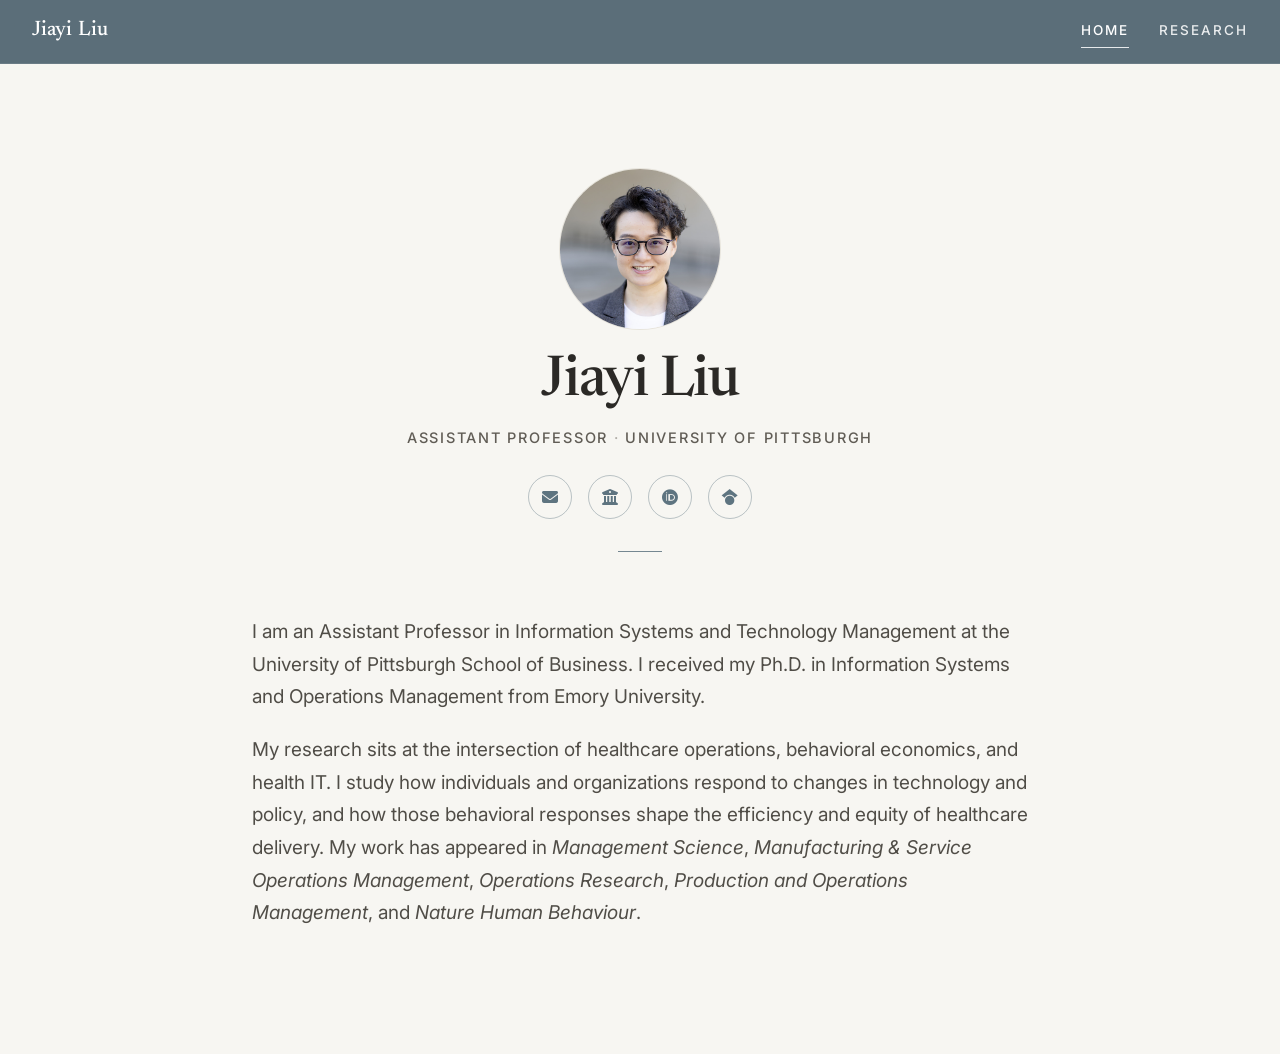
==== index.html @ 01f10e8d "Home: restore 'behavioral' in responses clause" ====
<!DOCTYPE html>
<html lang="en">
<head>
<meta charset="utf-8">
<meta name="viewport" content="width=device-width, initial-scale=1">
<title>Jiayi Liu</title>
<link rel="icon" type="image/svg+xml" href="favicon.svg">
<link rel="icon" type="image/png" href="favicon.png">
<link rel="apple-touch-icon" href="favicon.png">
<link rel="preconnect" href="https://fonts.googleapis.com">
<link rel="preconnect" href="https://fonts.gstatic.com" crossorigin>
<link href="https://fonts.googleapis.com/css2?family=Newsreader:opsz,wght@6..72,400;6..72,500;6..72,600&family=Inter:wght@400;500;600&display=swap" rel="stylesheet">
<link rel="stylesheet" href="https://cdnjs.cloudflare.com/ajax/libs/font-awesome/6.5.1/css/all.min.css">
<link rel="stylesheet" href="style-refined.css">
</head>
<body>

<header class="topbar">
  <a href="index.html" class="brand">Jiayi Liu</a>
  <nav>
    <a href="index.html" class="active">Home</a>
    <a href="research.html">Research</a>
  </nav>
</header>

<section class="hero">
  <div class="avatar"><img src="photo/avatar-2026.jpg?v=5" alt="Jiayi Liu"></div>
  <h1>Jiayi Liu</h1>
  <p class="role"><span class="role-part">Assistant Professor</span><span class="role-dot"> &middot; </span><span class="role-part">University of Pittsburgh</span></p>
  <div class="socials">
    <a href="mailto:jil880@pitt.edu" title="Email"><i class="fa-solid fa-envelope"></i></a>
    <a href="https://www.business.pitt.edu/professors/jiayi-liu/" title="Pitt Business faculty page"><i class="fa-solid fa-building-columns"></i></a>
    <a href="https://orcid.org/0000-0001-5466-7618" title="ORCID"><i class="fa-brands fa-orcid"></i></a>
    <a href="https://scholar.google.com/citations?user=8Mc5ayIAAAAJ" title="Google Scholar"><i class="fa-brands fa-google-scholar"></i></a>
  </div>
</section>

<main>
  <p>I am an Assistant Professor in Information Systems and Technology Management at the
  University of Pittsburgh School of Business. I received my Ph.D. in Information
  Systems and Operations Management from Emory University.</p>

  <p>My research sits at the intersection of healthcare operations, behavioral economics, and
  health IT. I study how individuals and organizations respond to changes in technology and
  policy, and how those behavioral responses shape the efficiency and equity of healthcare
  delivery.
  My work has appeared in <em>Management Science</em>,
  <em>Manufacturing &amp; Service Operations Management</em>, <em>Operations Research</em>,
  <em>Production and Operations Management</em>, and <em>Nature Human Behaviour</em>.</p>
</main>

</body>
</html>
---- style-refined.css ----
:root{
  --bg:#f7f6f2;          /* warm off-white */
  --slate:#5e7480;       /* refined slate accent */
  --slate-deep:#516571;
  /* Ink warmed to match the paper (2026-08-26). Ground was 44-48deg warm while the
     whole ink ramp sat at 212-216deg cool — a ~170deg split between the two things
     touching on every line, which is what made it read screen-default rather than
     printed. Same lightness, so contrast holds. --muted is nudged darker than a
     naive hue-rotation (#78746b would drop to 4.31 and fail AA on .venue at 14px). */
  --ink:#2b2926;
  --body:#504d47;
  --body-strong:#615d56; /* role / subhead ink */
  --muted:#746f67;       /* soft gray — WCAG AA (4.6:1) on --bg */
  --rule:#e7e4dc;
  --serif:"Newsreader",Georgia,"Times New Roman",serif;
  --sans:"Inter",system-ui,-apple-system,"Helvetica Neue",sans-serif;
  --ease:cubic-bezier(.4,0,.2,1);
  --ease-out:cubic-bezier(.22,.61,.36,1);
}
*{box-sizing:border-box;}
html{-webkit-text-size-adjust:100%;scroll-behavior:smooth;}
::selection{background:rgba(94,116,128,.18);}
body{
  margin:0;
  background:var(--bg);
  color:var(--body);
  font-family:var(--sans);
  font-size:18px;
  line-height:1.72;
  -webkit-font-smoothing:antialiased;
  text-rendering:optimizeLegibility;
}

/* ---- Keyboard focus (HIG) ---- */
a:focus-visible{outline:2px solid var(--slate);outline-offset:3px;border-radius:3px;}
.socials a:focus-visible{outline-offset:4px;}
.topbar a:focus-visible{outline-color:rgba(255,255,255,.9);}

/* ---- Slim top bar ---- */
.topbar{
  position:sticky;top:0;z-index:20;
  display:flex;align-items:center;justify-content:space-between;
  /* --slate-deep at .94, not --slate at .82. The old alpha let 18% of the warm
     paper bleed through, compositing to rgb(122,139,149) — which capped nav
     contrast at 3.52:1 even with PURE WHITE text. The bar was the binding
     constraint, not the text, so raising the text opacity could never fix it.
     Now composites to rgb(91,110,121): nav 4.56:1, active 5.33:1 — both AA. */
  background:rgba(81,101,113,.94);
  backdrop-filter:saturate(160%) blur(16px);
  -webkit-backdrop-filter:saturate(160%) blur(16px);
  border-bottom:1px solid rgba(255,255,255,.10);
  padding:0 32px;height:64px;
}
@supports not ((backdrop-filter:blur(1px)) or (-webkit-backdrop-filter:blur(1px))){
  .topbar{background:var(--slate-deep);}  /* keep the fallback compliant too */
}
.topbar .brand{
  font-family:var(--serif);
  font-size:21px;font-weight:500;letter-spacing:.005em;
  color:#fff;text-decoration:none;
}
.topbar nav{display:flex;gap:30px;}
.topbar nav a{
  font-size:13px;font-weight:500;letter-spacing:.15em;text-transform:uppercase;
  color:rgba(255,255,255,.88);text-decoration:none;
  padding:4px 0;border-bottom:1px solid transparent;
  transition:color .2s var(--ease),border-color .2s var(--ease);
}
@media (hover:hover){ .topbar nav a:hover{color:#fff;} }
.topbar nav a.active{color:#fff;border-bottom-color:rgba(255,255,255,.85);}

/* ---- Home hero ---- */
.hero{text-align:center;padding:104px 24px 8px;}
.hero .avatar{
  position:relative;
  width:162px;height:162px;border-radius:50%;
  margin:0 auto 24px;overflow:hidden;
  border:1px solid var(--rule);
  background:#eceae4;
}
.hero .avatar img{
  width:100%;height:100%;object-fit:cover;display:block;
}
.hero::after{
  content:"";display:block;width:44px;height:1px;
  background:var(--slate);opacity:.85;margin:32px auto 0;
}
.hero h1{
  font-family:var(--serif);
  font-size:50px;font-weight:500;letter-spacing:-0.022em;text-wrap:balance;
  color:var(--ink);margin:0;line-height:1.0;
}
.hero .role{
  font-size:14.5px;font-weight:500;letter-spacing:.12em;text-transform:uppercase;
  color:var(--body-strong);margin:16px 0 0;
}
.hero .role-dot{color:var(--muted);opacity:.55;}
.socials{display:flex;justify-content:center;gap:16px;margin:24px 0 0;}
.socials a{
  display:inline-flex;align-items:center;justify-content:center;
  width:44px;height:44px;border-radius:50%;
  border:1px solid rgba(94,116,128,0.4);
  color:var(--slate);font-size:16px;text-decoration:none;
  transition:background .25s var(--ease),color .25s var(--ease),border-color .25s var(--ease),transform .25s var(--ease-out);
}
/* Touch devices have no hover, so the browser fakes one: a tapped icon stays
   filled until you tap elsewhere, which reads as a stuck button. Invisible on
   a Mac. The :active below gives the press somewhere to go — until now a click
   produced the lift and never the push. */
@media (hover:hover){ .socials a:hover{background:var(--slate);color:#fff;border-color:var(--slate);transform:translateY(-2px);} }
.socials a:active{background:var(--slate);color:#fff;border-color:var(--slate);transform:translateY(0);transition-duration:.06s;}

/* ---- Content ---- */
main{max-width:780px;margin:0 auto;padding:48px 32px 96px;}
main p{margin:0 0 20px;color:var(--body);text-wrap:pretty;}
main em,main i{font-style:italic;}
.page-title{
  font-family:var(--serif);
  font-size:33px;font-weight:500;letter-spacing:-0.016em;
  color:var(--ink);margin:0 0 24px;
}

.facts{list-style:none;margin:0 0 40px;padding:0;}
.facts li{margin:0 0 8px;color:var(--body);font-size:15px;}
.facts strong{color:var(--muted);font-weight:500;}

.sec-label{
  font-size:11.5px;font-weight:600;letter-spacing:.18em;text-transform:uppercase;
  color:var(--muted);margin:48px 0 24px;padding-bottom:8px;
  border-bottom:1px solid var(--rule);
}

.pub{margin:0 0 24px;}
/* balance (equalise a short run) not pretty (orphan control on a long run) —
   this is a heading, and it was getting the body-copy algorithm. */
.pub .title{
  display:block;font-family:var(--serif);
  font-size:20px;font-weight:600;letter-spacing:-0.006em;color:var(--ink);line-height:1.32;margin:0 0 4px;text-wrap:balance;
}
.pub a.title{color:var(--slate-deep);text-decoration:none;transition:color .2s var(--ease);}
@media (hover:hover){ .pub a.title:hover{color:var(--ink);text-decoration:underline;text-decoration-thickness:1px;text-underline-offset:2px;} }
.pub .authors{color:var(--body);font-size:15px;margin:0 0 2px;}
.pub .authors .me{font-weight:600;color:var(--ink);}
/* No font-variant-numeric here: Google's subset of Newsreader ships no `onum`,
   so the oldstyle-figures declaration that used to sit on this line did nothing. */
.pub .venue{color:var(--muted);font-size:14px;margin-top:1px;}

/* ---- Large screens ----------------------------------------------------
   At 18px in a 780px column the measure measures ~80 characters (NOT 72 — an
   earlier version of this comment said 72 and was simply wrong; don't reason
   from that number). 66-75 is the optimum, so this is already a touch long. Widening ALONE would push it past 85 and make the eye
   lose its place on the return sweep. So scale type and column together: the
   measure stays put, and the page stops looking marooned on a big monitor. */
@media (min-width:1200px){
  body{font-size:19px;}
  main{max-width:840px;padding:56px 32px 104px;}
  .hero h1{font-size:56px;}
  .page-title{font-size:36px;}
  .topbar nav a{font-size:13.5px;}
}

/* Leading scales INVERSELY with measure: 1.72 was tuned for ~80 characters; at
   390px the column is ~38 characters, where that leading makes paragraphs read as
   loose disconnected strips instead of prose. */
@media (max-width:560px){
  body{line-height:1.58;}
  main{padding:40px 20px 76px;}
  main p{margin:0 0 18px;}
  .topbar{padding:0 20px;height:56px;}
  .topbar .brand{font-size:18px;}
  .topbar nav{gap:18px;}
  .hero{padding:48px 20px 6px;}
  .hero h1{font-size:40px;}
  .hero .role{font-size:12.5px;letter-spacing:.08em;
    display:flex;flex-direction:column;align-items:center;gap:2px;}
  .hero .role-dot{display:none;}
}
@media (prefers-reduced-motion:reduce){*{transition:none!important;scroll-behavior:auto!important;}}
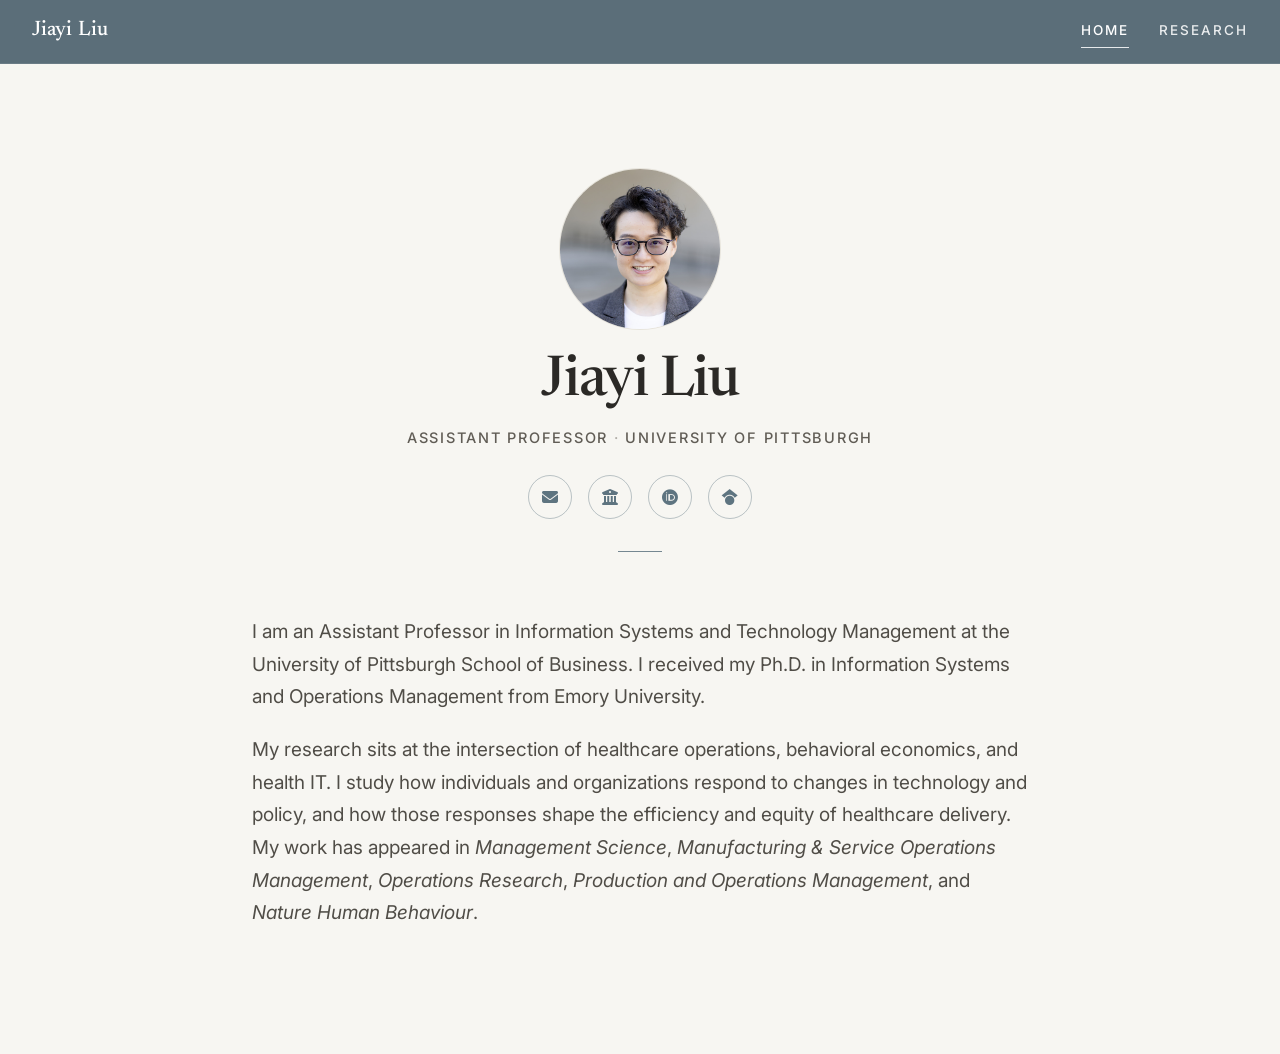
==== commit af6d6b61: "Home: drop redundant 'behavioral'; match submitted Pitt bio" ====
--- a/index.html
+++ b/index.html
@@ -42,8 +42,7 @@
 
   <p>My research sits at the intersection of healthcare operations, behavioral economics, and
   health IT. I study how individuals and organizations respond to changes in technology and
-  policy, and how those behavioral responses shape the efficiency and equity of healthcare
-  delivery.
+  policy, and how those responses shape the efficiency and equity of healthcare delivery.
   My work has appeared in <em>Management Science</em>,
   <em>Manufacturing &amp; Service Operations Management</em>, <em>Operations Research</em>,
   <em>Production and Operations Management</em>, and <em>Nature Human Behaviour</em>.</p>
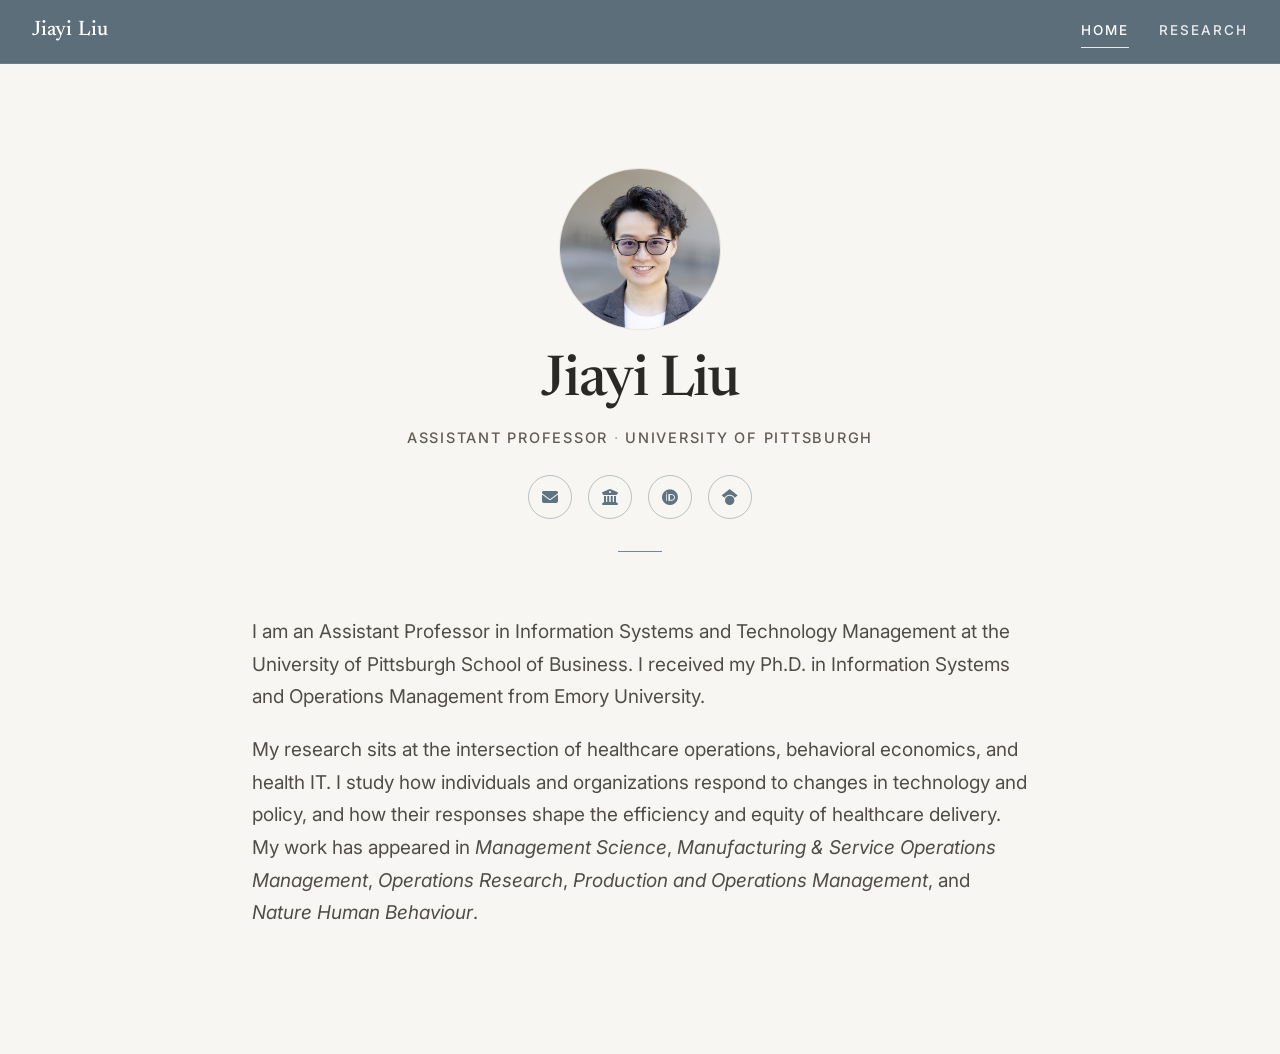
==== commit a3f40e62: "Home: 'their responses' — final bio wording" ====
--- a/index.html
+++ b/index.html
@@ -42,7 +42,7 @@
 
   <p>My research sits at the intersection of healthcare operations, behavioral economics, and
   health IT. I study how individuals and organizations respond to changes in technology and
-  policy, and how those responses shape the efficiency and equity of healthcare delivery.
+  policy, and how their responses shape the efficiency and equity of healthcare delivery.
   My work has appeared in <em>Management Science</em>,
   <em>Manufacturing &amp; Service Operations Management</em>, <em>Operations Research</em>,
   <em>Production and Operations Management</em>, and <em>Nature Human Behaviour</em>.</p>
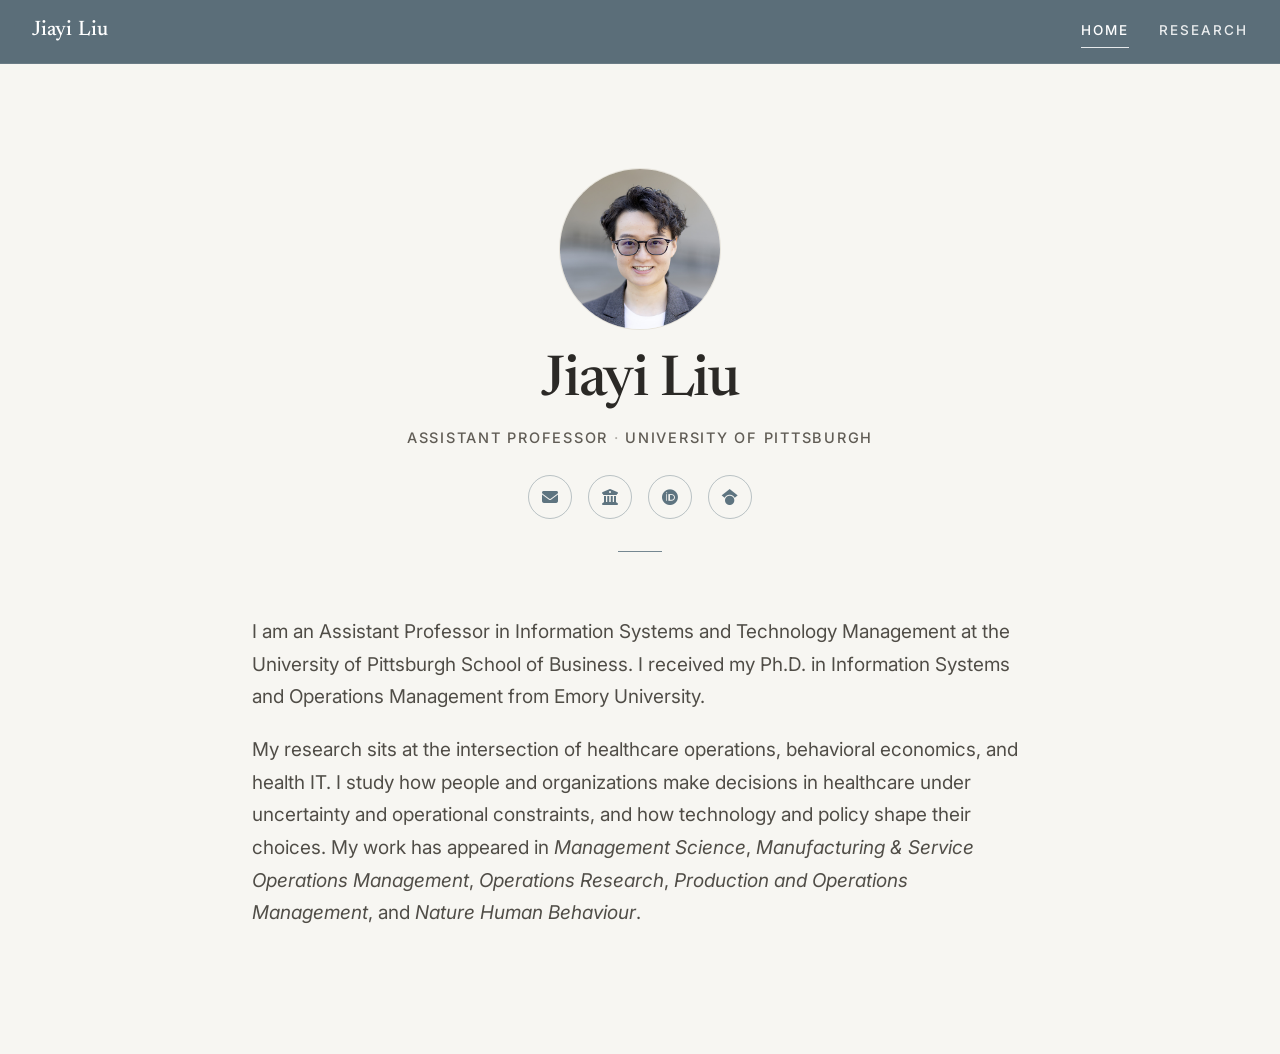
==== commit d6f5f3c4: "Sync homepage bio with Pitt faculty page wording" ====
--- a/index.html
+++ b/index.html
@@ -41,8 +41,8 @@
   Systems and Operations Management from Emory University.</p>
 
   <p>My research sits at the intersection of healthcare operations, behavioral economics, and
-  health IT. I study how individuals and organizations respond to changes in technology and
-  policy, and how their responses shape the efficiency and equity of healthcare delivery.
+  health IT. I study how people and organizations make decisions in healthcare under
+  uncertainty and operational constraints, and how technology and policy shape their choices.
   My work has appeared in <em>Management Science</em>,
   <em>Manufacturing &amp; Service Operations Management</em>, <em>Operations Research</em>,
   <em>Production and Operations Management</em>, and <em>Nature Human Behaviour</em>.</p>
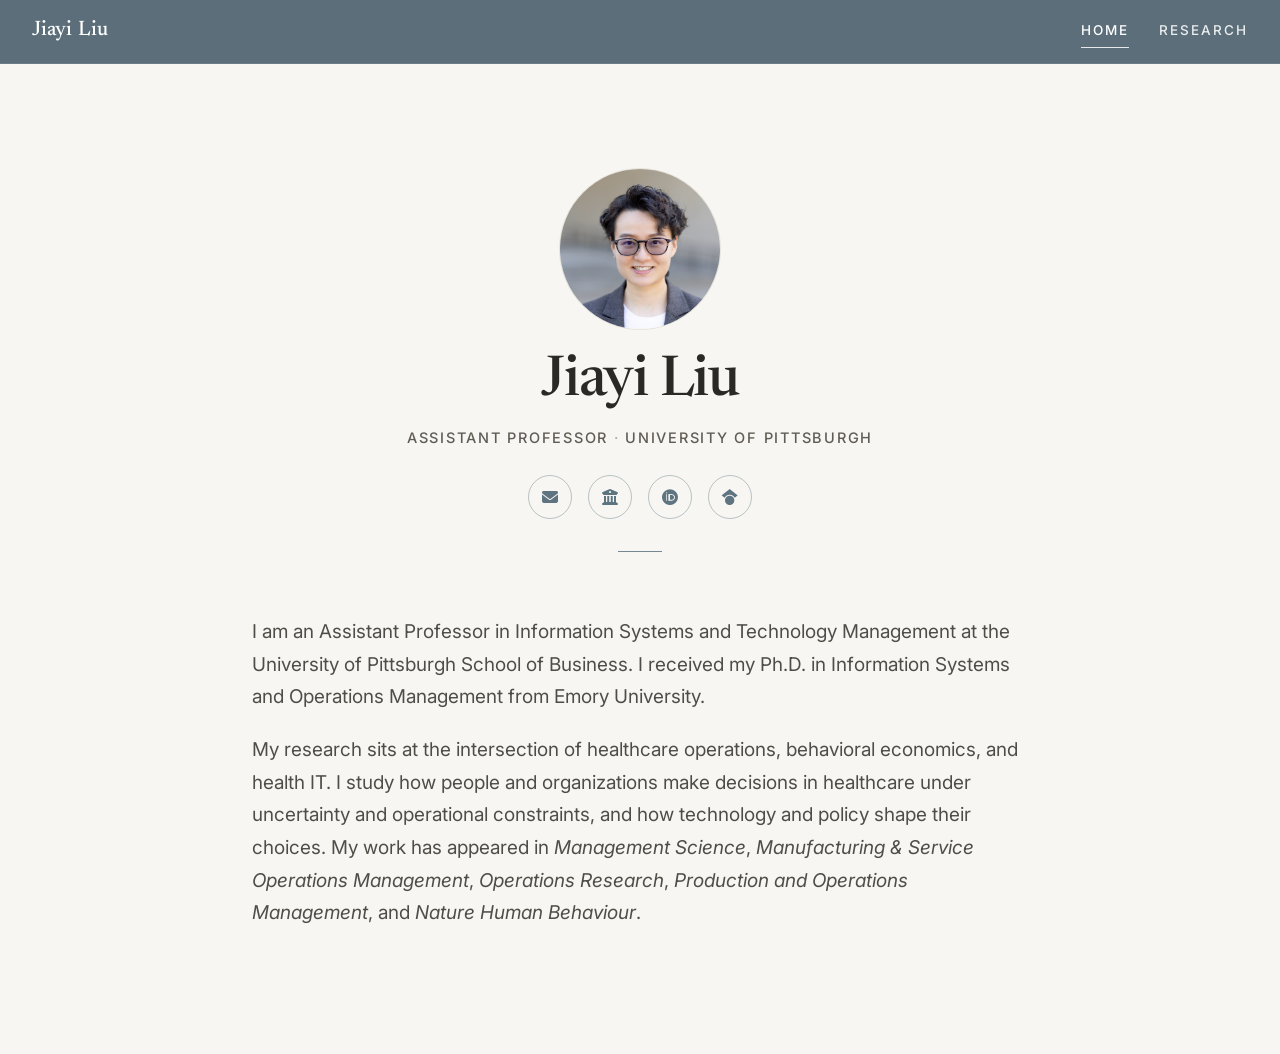
==== commit 79ab3187: "Homepage: use unadjusted headshot from source, 2x resolution" ====
--- a/index.html
+++ b/index.html
@@ -24,7 +24,7 @@
 </header>
 
 <section class="hero">
-  <div class="avatar"><img src="photo/avatar-2026.jpg?v=5" alt="Jiayi Liu"></div>
+  <div class="avatar"><img src="photo/avatar-2026-source.jpg?v=1" alt="Jiayi Liu"></div>
   <h1>Jiayi Liu</h1>
   <p class="role"><span class="role-part">Assistant Professor</span><span class="role-dot"> &middot; </span><span class="role-part">University of Pittsburgh</span></p>
   <div class="socials">
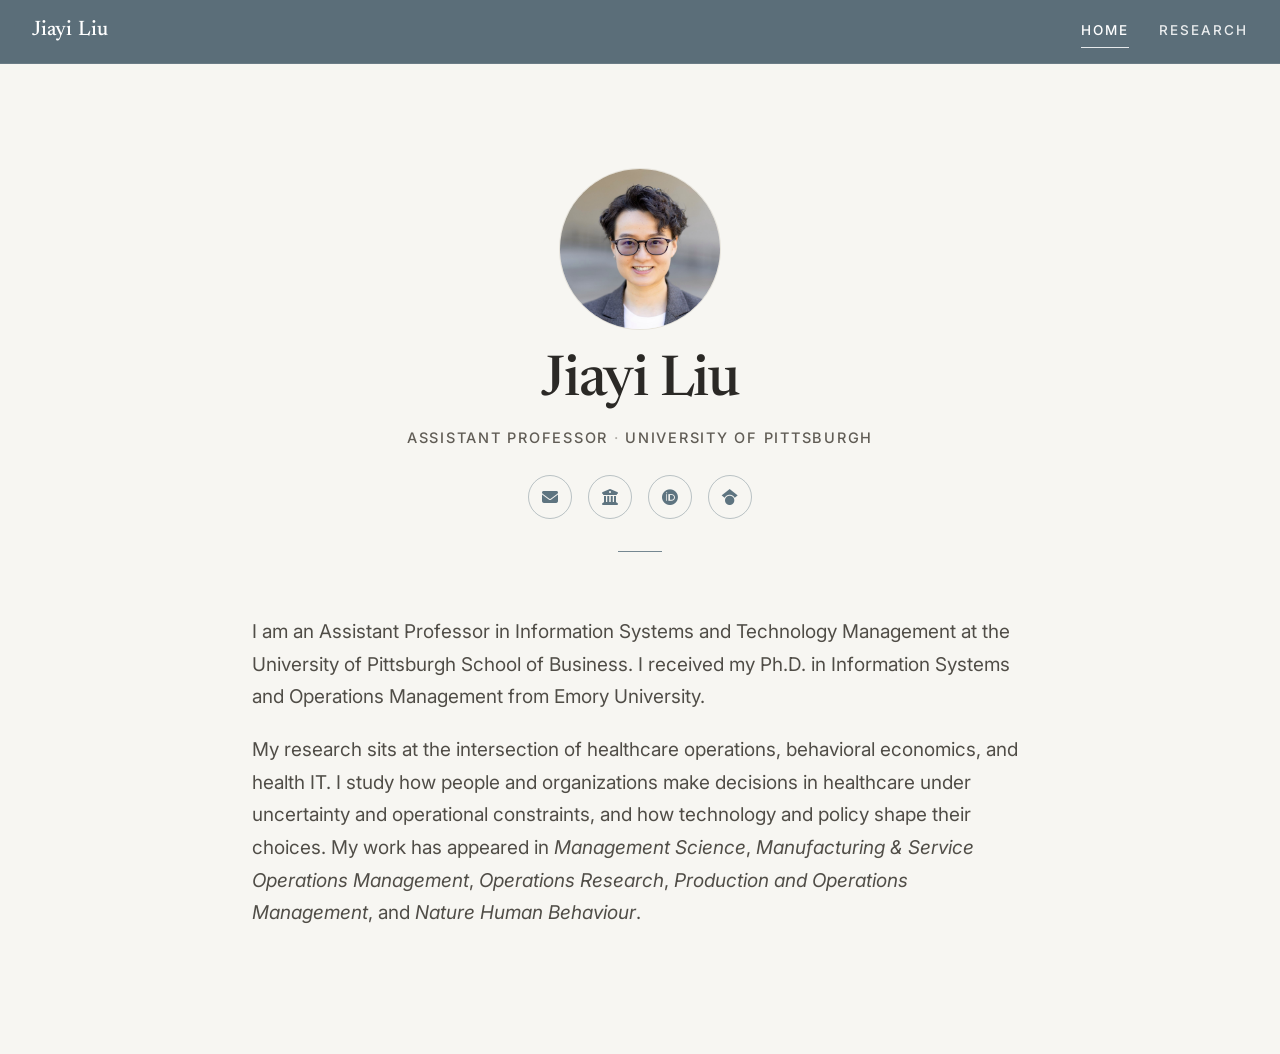
==== commit 0924ec36: "Homepage headshot: warm-balanced to match the Pitt faculty page" ====
--- a/index.html
+++ b/index.html
@@ -24,7 +24,7 @@
 </header>
 
 <section class="hero">
-  <div class="avatar"><img src="photo/avatar-2026-source.jpg?v=1" alt="Jiayi Liu"></div>
+  <div class="avatar"><img src="photo/avatar-2026-final.jpg?v=1" alt="Jiayi Liu"></div>
   <h1>Jiayi Liu</h1>
   <p class="role"><span class="role-part">Assistant Professor</span><span class="role-dot"> &middot; </span><span class="role-part">University of Pittsburgh</span></p>
   <div class="socials">
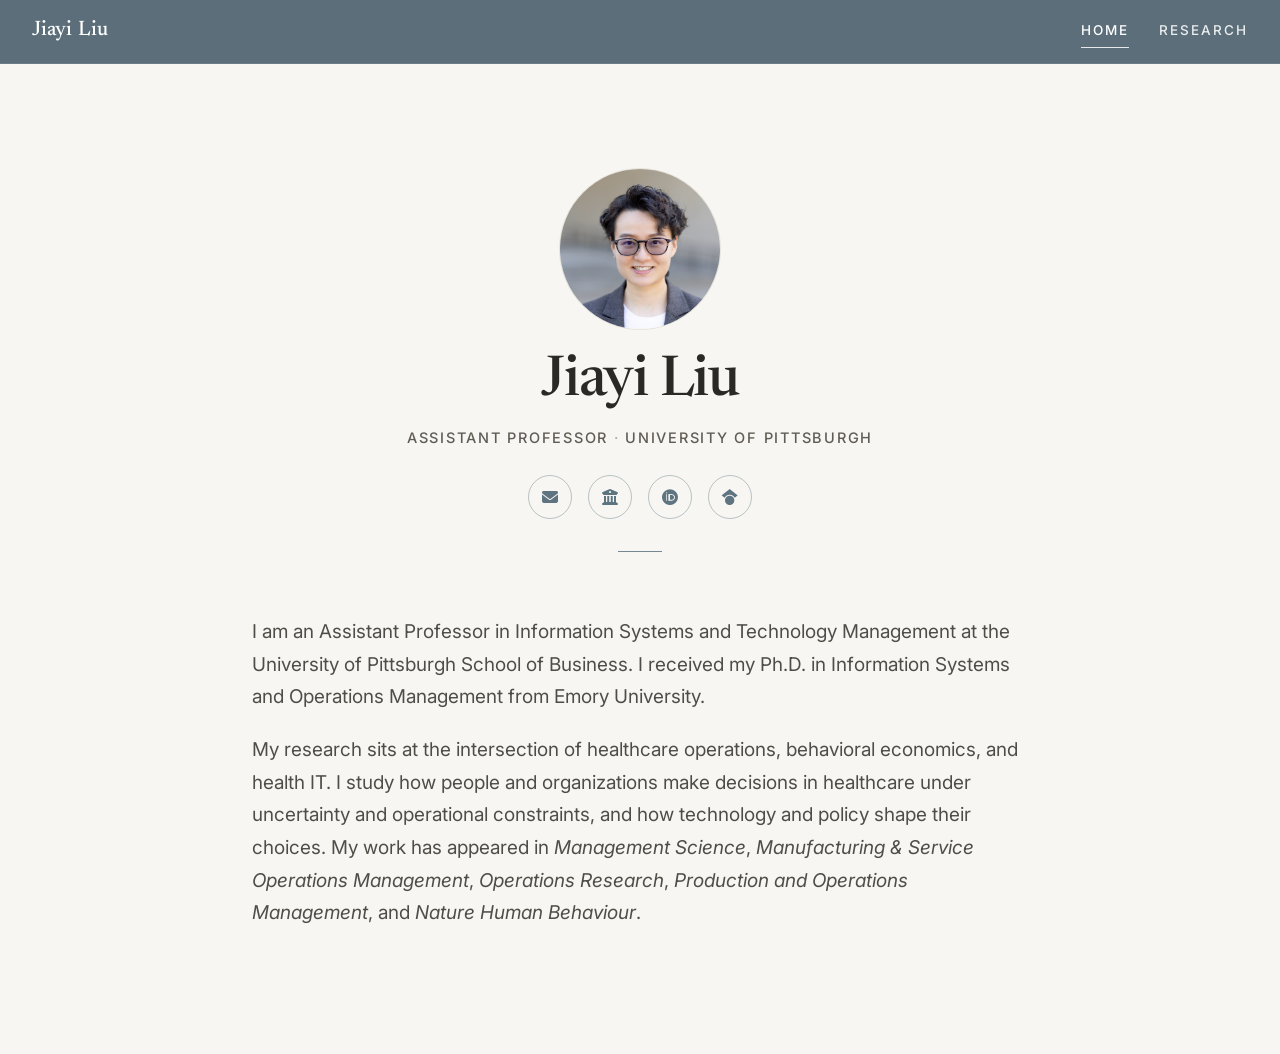
==== commit dc8f3527: "Revert homepage headshot to unadjusted source (warm cast read as a filter at avatar size)" ====
--- a/index.html
+++ b/index.html
@@ -24,7 +24,7 @@
 </header>
 
 <section class="hero">
-  <div class="avatar"><img src="photo/avatar-2026-final.jpg?v=1" alt="Jiayi Liu"></div>
+  <div class="avatar"><img src="photo/avatar-2026-source.jpg?v=2" alt="Jiayi Liu"></div>
   <h1>Jiayi Liu</h1>
   <p class="role"><span class="role-part">Assistant Professor</span><span class="role-dot"> &middot; </span><span class="role-part">University of Pittsburgh</span></p>
   <div class="socials">
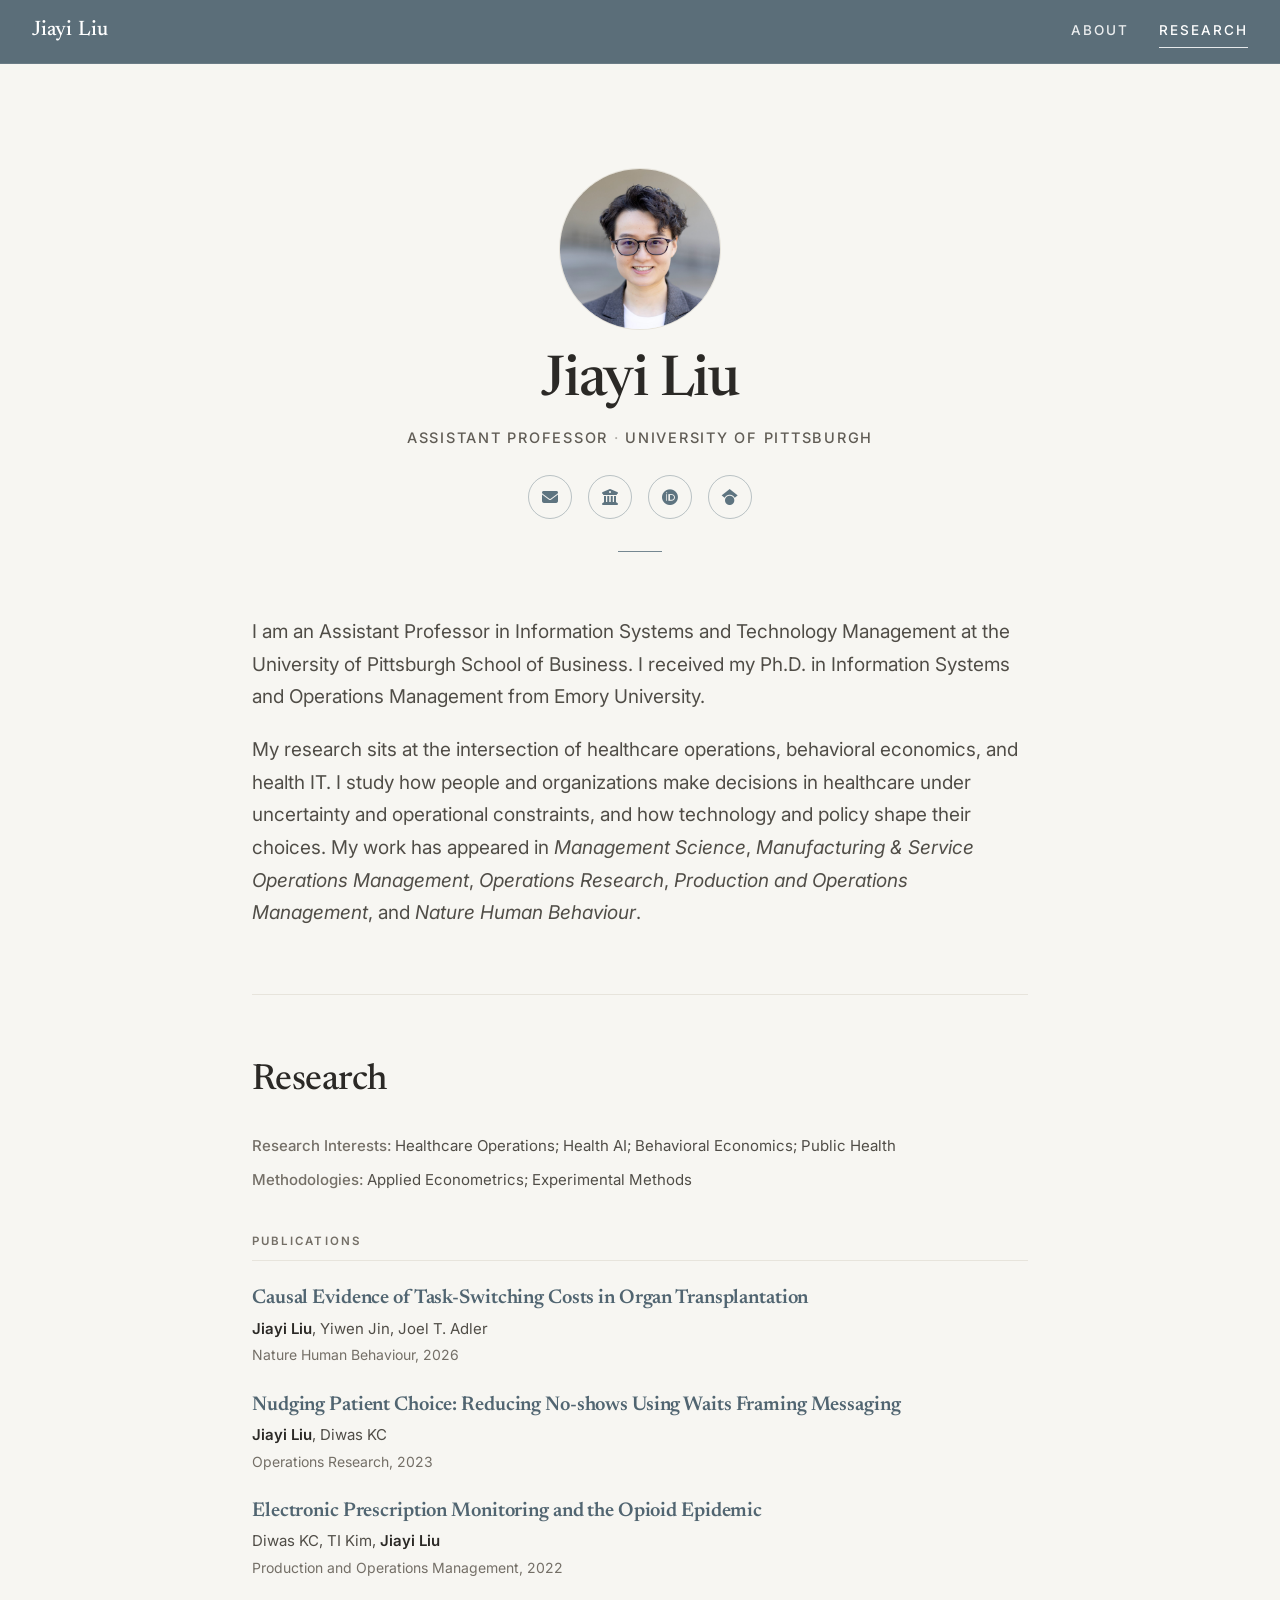
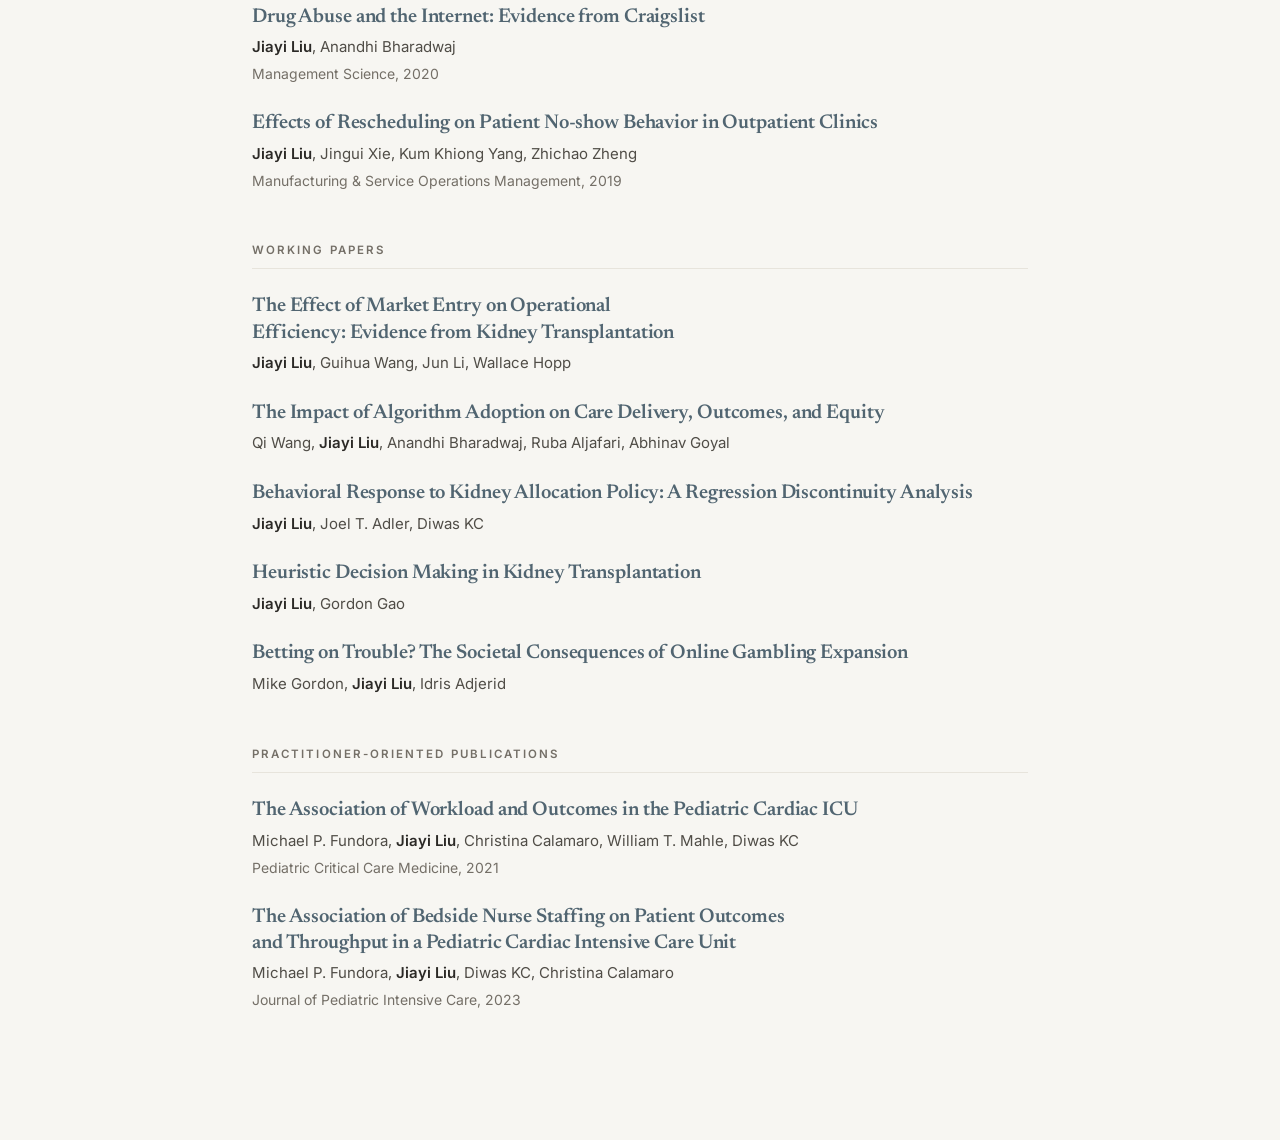
==== commit 3df8c1a3: "Single-page site: fold Research into index.html with anchor nav and scroll-spy" ====
--- a/index.html
+++ b/index.html
@@ -15,15 +15,18 @@
 </head>
 <body>
 
+<!-- 2026-09-01: research.html merged in as #research. The nav is anchors now, not
+     page loads; research.html is kept as a redirect so links that already point at
+     it (CVs, the Pitt profile, old email) still land in the right place. -->
 <header class="topbar">
-  <a href="index.html" class="brand">Jiayi Liu</a>
+  <a href="#top" class="brand">Jiayi Liu</a>
   <nav>
-    <a href="index.html" class="active">Home</a>
-    <a href="research.html">Research</a>
+    <a href="#about" class="active">About</a>
+    <a href="#research">Research</a>
   </nav>
 </header>
 
-<section class="hero">
+<section class="hero" id="top">
   <div class="avatar"><img src="photo/avatar-2026-source.jpg?v=2" alt="Jiayi Liu"></div>
   <h1>Jiayi Liu</h1>
   <p class="role"><span class="role-part">Assistant Professor</span><span class="role-dot"> &middot; </span><span class="role-part">University of Pittsburgh</span></p>
@@ -36,17 +39,134 @@
 </section>
 
 <main>
-  <p>I am an Assistant Professor in Information Systems and Technology Management at the
-  University of Pittsburgh School of Business. I received my Ph.D. in Information
-  Systems and Operations Management from Emory University.</p>
 
-  <p>My research sits at the intersection of healthcare operations, behavioral economics, and
-  health IT. I study how people and organizations make decisions in healthcare under
-  uncertainty and operational constraints, and how technology and policy shape their choices.
-  My work has appeared in <em>Management Science</em>,
-  <em>Manufacturing &amp; Service Operations Management</em>, <em>Operations Research</em>,
-  <em>Production and Operations Management</em>, and <em>Nature Human Behaviour</em>.</p>
+  <section id="about">
+    <p>I am an Assistant Professor in Information Systems and Technology Management at the
+    University of Pittsburgh School of Business. I received my Ph.D. in Information
+    Systems and Operations Management from Emory University.</p>
+
+    <p>My research sits at the intersection of healthcare operations, behavioral economics, and
+    health IT. I study how people and organizations make decisions in healthcare under
+    uncertainty and operational constraints, and how technology and policy shape their choices.
+    My work has appeared in <em>Management Science</em>,
+    <em>Manufacturing &amp; Service Operations Management</em>, <em>Operations Research</em>,
+    <em>Production and Operations Management</em>, and <em>Nature Human Behaviour</em>.</p>
+  </section>
+
+  <section id="research">
+    <h2 class="page-title">Research</h2>
+
+    <ul class="facts">
+      <li><strong>Research Interests:</strong> Healthcare&nbsp;Operations; Health&nbsp;AI; Behavioral&nbsp;Economics; Public&nbsp;Health</li>
+      <li><strong>Methodologies:</strong> Applied&nbsp;Econometrics; Experimental&nbsp;Methods</li>
+    </ul>
+
+    <div class="sec-label">Publications</div>
+
+    <div class="pub">
+      <a class="title" href="https://doi.org/10.1038/s41562-026-02459-8" target="_blank" rel="noopener">Causal Evidence of Task-Switching Costs in Organ Transplantation</a>
+      <p class="authors"><span class="me">Jiayi Liu</span>, Yiwen Jin, Joel T. Adler</p>
+      <p class="venue">Nature Human Behaviour, 2026</p>
+    </div>
+
+    <div class="pub">
+      <a class="title" href="https://doi.org/10.1287/opre.2023.2444" target="_blank" rel="noopener">Nudging Patient Choice: Reducing No-shows Using Waits Framing Messaging</a>
+      <p class="authors"><span class="me">Jiayi Liu</span>, Diwas KC</p>
+      <p class="venue">Operations Research, 2023</p>
+    </div>
+
+    <div class="pub">
+      <a class="title" href="https://doi.org/10.1111/poms.13802" target="_blank" rel="noopener">Electronic Prescription Monitoring and the Opioid Epidemic</a>
+      <p class="authors">Diwas KC, TI Kim, <span class="me">Jiayi Liu</span></p>
+      <p class="venue">Production and Operations Management, 2022</p>
+    </div>
+
+    <div class="pub">
+      <a class="title" href="https://doi.org/10.1287/mnsc.2019.3479" target="_blank" rel="noopener">Drug Abuse and the Internet: Evidence from Craigslist</a>
+      <p class="authors"><span class="me">Jiayi Liu</span>, Anandhi Bharadwaj</p>
+      <p class="venue">Management Science, 2020</p>
+    </div>
+
+    <div class="pub">
+      <a class="title" href="https://doi.org/10.1287/msom.2018.0724" target="_blank" rel="noopener">Effects of Rescheduling on Patient No-show Behavior in Outpatient Clinics</a>
+      <p class="authors"><span class="me">Jiayi Liu</span>, Jingui Xie, Kum Khiong Yang, Zhichao Zheng</p>
+      <p class="venue">Manufacturing &amp; Service Operations Management, 2019</p>
+    </div>
+
+    <div class="sec-label">Working Papers</div>
+
+    <div class="pub">
+      <a class="title" href="#">The Effect of Market Entry on Operational Efficiency: Evidence from Kidney Transplantation</a>
+      <p class="authors"><span class="me">Jiayi Liu</span>, Guihua Wang, Jun Li, Wallace Hopp</p>
+    </div>
+
+    <div class="pub">
+      <a class="title" href="#">The Impact of Algorithm Adoption on Care Delivery, Outcomes, and Equity</a>
+      <p class="authors">Qi Wang, <span class="me">Jiayi Liu</span>, Anandhi Bharadwaj, Ruba Aljafari, Abhinav Goyal</p>
+    </div>
+
+    <div class="pub">
+      <a class="title" href="#">Behavioral Response to Kidney Allocation Policy: A Regression Discontinuity Analysis</a>
+      <p class="authors"><span class="me">Jiayi Liu</span>, Joel T. Adler, Diwas KC</p>
+    </div>
+
+    <div class="pub">
+      <a class="title" href="#">Heuristic Decision Making in Kidney Transplantation</a>
+      <p class="authors"><span class="me">Jiayi Liu</span>, Gordon Gao</p>
+    </div>
+
+    <div class="pub">
+      <a class="title" href="#">Betting on Trouble? The Societal Consequences of Online Gambling Expansion</a>
+      <p class="authors">Mike Gordon, <span class="me">Jiayi Liu</span>, Idris Adjerid</p>
+    </div>
+
+    <div class="sec-label">Practitioner-Oriented Publications</div>
+
+    <div class="pub">
+      <a class="title" href="https://doi.org/10.1097/PCC.0000000000002740" target="_blank" rel="noopener">The Association of Workload and Outcomes in the Pediatric Cardiac ICU</a>
+      <p class="authors">Michael P. Fundora, <span class="me">Jiayi Liu</span>, Christina Calamaro, William T. Mahle, Diwas KC</p>
+      <p class="venue">Pediatric Critical Care Medicine, 2021</p>
+    </div>
+
+    <div class="pub">
+      <a class="title" href="https://doi.org/10.1055/s-0043-1769118" target="_blank" rel="noopener">The Association of Bedside Nurse Staffing on Patient Outcomes and Throughput in a Pediatric Cardiac Intensive Care Unit</a>
+      <p class="authors">Michael P. Fundora, <span class="me">Jiayi Liu</span>, Diwas KC, Christina Calamaro</p>
+      <p class="venue">Journal of Pediatric Intensive Care, 2023</p>
+    </div>
+
+  </section>
+
 </main>
+
+<script>
+/* Scroll-spy: mark whichever nav link matches the section currently under the bar.
+   IntersectionObserver with a top inset of 72px (the 64px bar plus a little), so the
+   highlight flips when a section reaches the bar rather than when it merely enters
+   the viewport. No library, no scroll listener. */
+(function () {
+  var links = {};
+  document.querySelectorAll('.topbar nav a[href^="#"]').forEach(function (a) {
+    links[a.getAttribute('href').slice(1)] = a;
+  });
+  var sections = Object.keys(links)
+    .map(function (id) { return document.getElementById(id); })
+    .filter(Boolean);
+  if (!sections.length || !('IntersectionObserver' in window)) return;
+
+  var visible = {};
+  var io = new IntersectionObserver(function (entries) {
+    entries.forEach(function (e) { visible[e.target.id] = e.isIntersecting; });
+    var current = sections.map(function (s) { return s.id; })
+                          .filter(function (id) { return visible[id]; })[0];
+    if (!current) return;
+    Object.keys(links).forEach(function (id) {
+      links[id].classList.toggle('active', id === current);
+    });
+  }, { rootMargin: '-72px 0px -55% 0px', threshold: 0 });
+
+  sections.forEach(function (s) { io.observe(s); });
+})();
+</script>
 
 </body>
 </html>
--- a/style-refined.css
+++ b/style-refined.css
@@ -176,3 +176,34 @@
   .hero .role-dot{display:none;}
 }
 @media (prefers-reduced-motion:reduce){*{transition:none!important;scroll-behavior:auto!important;}}
+
+/* ---- Single-page anchor navigation (2026-09-01) ----
+   research.html was folded into index.html as #research. Three things this needs:
+   1. smooth scrolling, so a nav click reads as movement down one page rather than
+      a page load — which is the whole point of the change;
+   2. scroll-margin-top on the targets, or the 64px sticky bar lands on top of the
+      heading it just scrolled to;
+   3. a rule above the Research section, so the two halves of the page separate
+      without needing a second heading weight.
+   prefers-reduced-motion is honoured: smooth scrolling is vestibular, not decorative. */
+html{scroll-behavior:smooth;}
+@media (prefers-reduced-motion:reduce){ html{scroll-behavior:auto;} }
+
+main > section{scroll-margin-top:88px;}
+#top{scroll-margin-top:0;}
+
+#research{
+  margin-top:64px;padding-top:56px;
+  border-top:1px solid var(--rule);
+}
+/* .page-title inside a section is a section heading, not a page heading — it sits
+   closer to what follows than a standalone page title would. */
+#research .page-title{margin-bottom:20px;}
+/* The first .sec-label after the facts list already carries 48px of top margin;
+   without this it stacks with the section padding and opens a hole. */
+#research .sec-label:first-of-type{margin-top:40px;}
+
+@media (max-width:560px){
+  main > section{scroll-margin-top:76px;}
+  #research{margin-top:48px;padding-top:40px;}
+}
